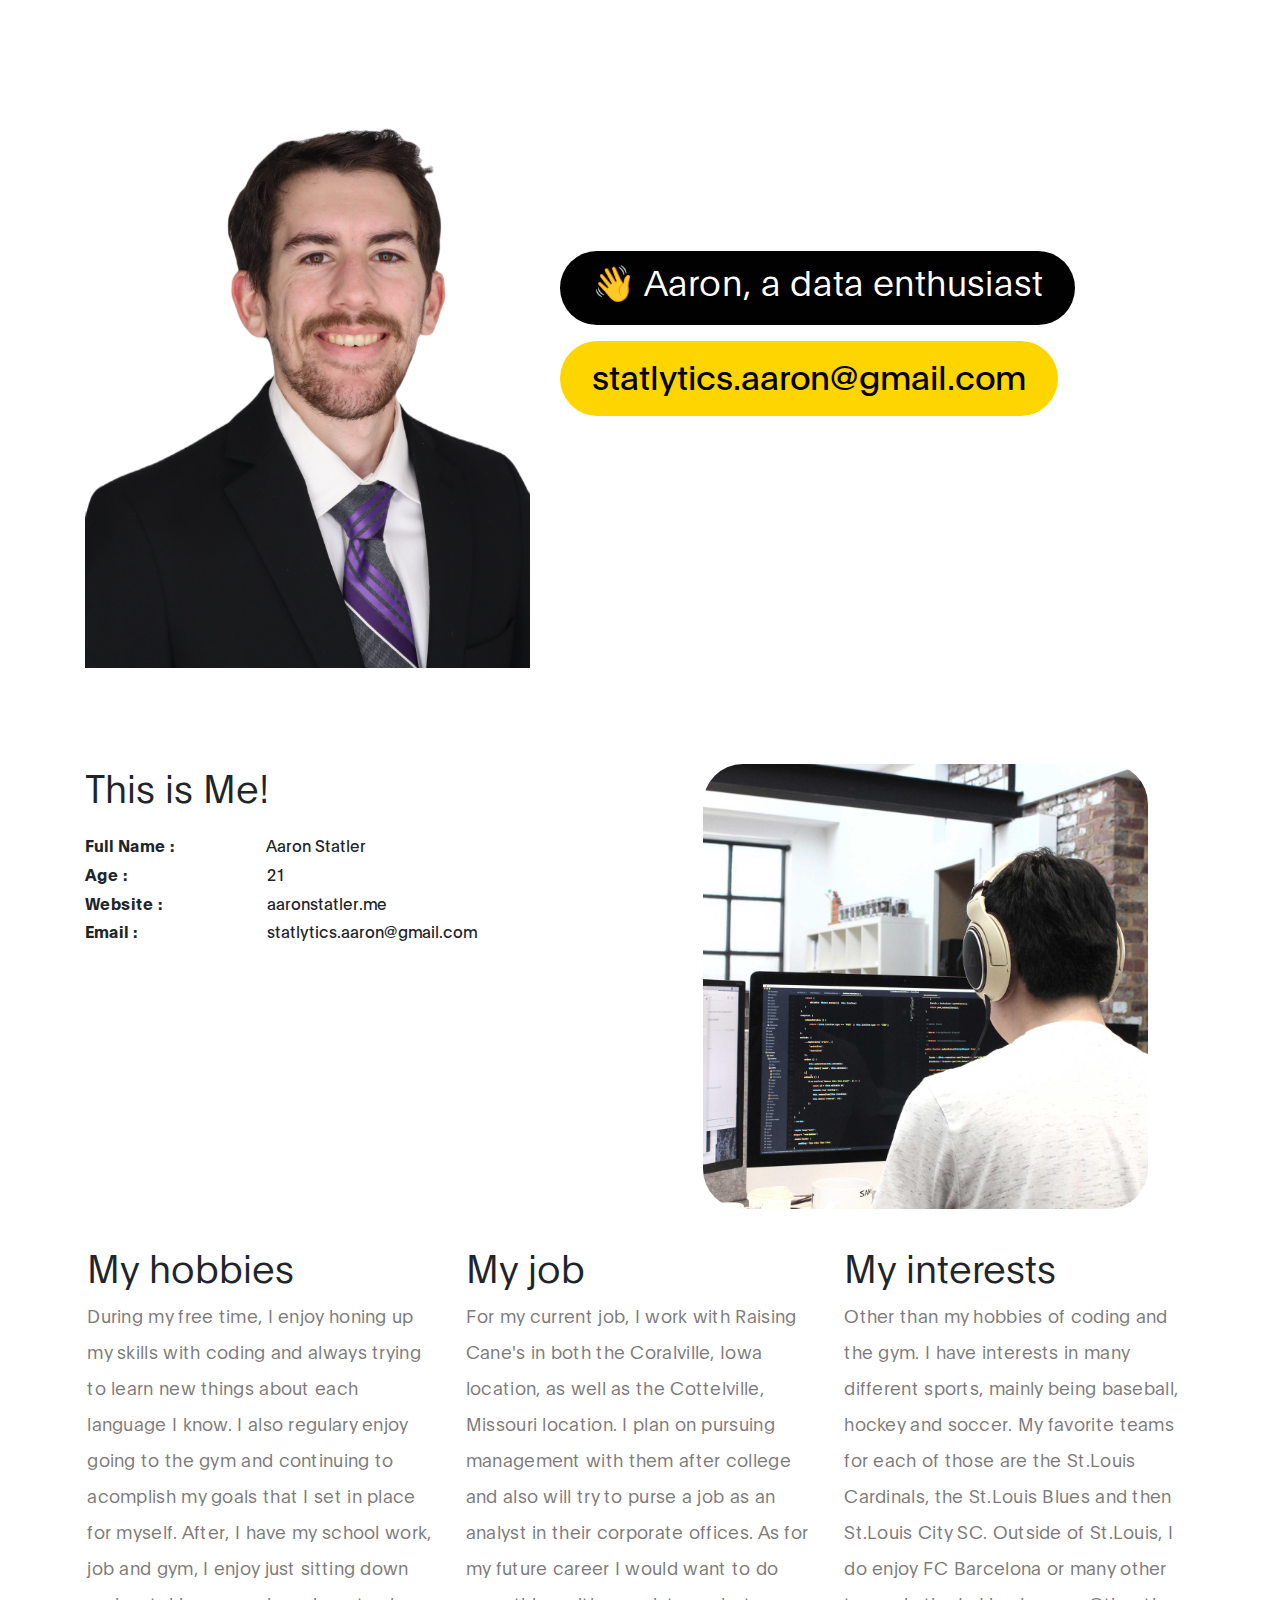
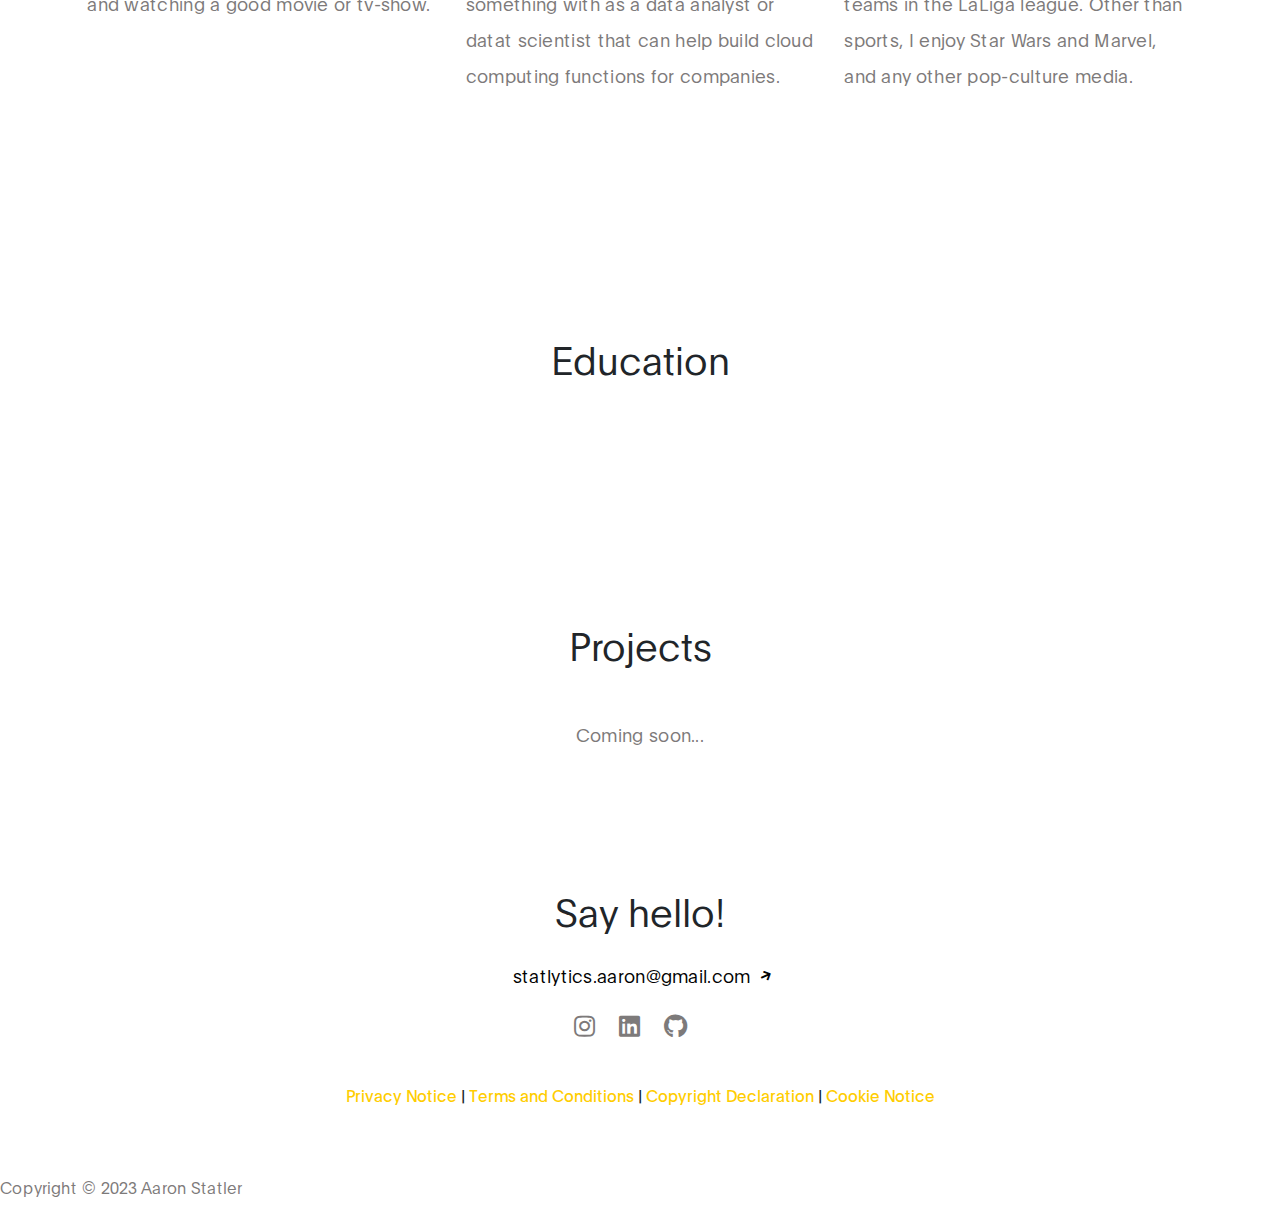
==== index.html @ 7c11c410 "Created about me" ====
<!DOCTYPE html>
<html lang="en">
<head>

     <title>Aaron's Page</title>

     <meta charset="UTF-8">
     <meta http-equiv="X-UA-Compatible" content="IE=Edge">
     <meta name="description" content="">
     <meta name="keywords" content="">
     <meta name="author" content="Tooplate">
     <meta name="viewport" content="width=device-width, initial-scale=1, maximum-scale=1">

     <link rel="stylesheet" href="css/bootstrap.min.css">
     <link rel="stylesheet" href="css/all.min.css">
     <link rel="stylesheet" href="css/owl.carousel.min.css">
     <link rel="stylesheet" href="css/owl.theme.default.min.css">

     <!-- MAIN CSS -->
     <link rel="stylesheet" href="css/tooplate-ben-resume-style.css">
     
     <!-- Favicon -->
     <link rel="apple-touch-icon" sizes="180x180" href="images/favicon/apple-touch-icon.png">
     <link rel="icon" type="image/png" sizes="32x32" href="images/favicon/favicon-32x32.png">
     <link rel="icon" type="image/png" sizes="16x16" href="images/favicon/favicon-16x16.png">
     <link rel="manifest" href="images/favicon/site.webmanifest">
     <link rel="mask-icon" href="images/favicon/safari-pinned-tab.svg" color="#5bbad5">
     <meta name="msapplication-TileColor" content="#da532c">
     <meta name="theme-color" content="#ffffff">
</head>
    <!-- MENU BAR -->
    <nav class="navbar navbar-expand-lg">
        <div class="container">

            <a class="navbar-brand" href="#">
                Aaron Statler
            </a>

            <button class="navbar-toggler" type="button" data-toggle="collapse" data-target="#navbarNav" aria-controls="navbarNav" aria-expanded="false" aria-label="Toggle navigation">
                <span class="navbar-toggler-icon"></span>
            </button>

            <div class="collapse navbar-collapse" id="navbarNav">
                <ul class="navbar-nav mx-auto">
                    <li class="nav-item">
                        <a href="#intro" class="nav-link smoothScroll">Introduction</a>
                    </li>

                    <li class="nav-item">
                        <a href="#about" class="nav-link smoothScroll">About Me</a>
                    </li>

                    <li class="nav-item">
                        <a href="#education" class="nav-link smoothScroll">Education</a>
                    </li>

                    <li class="nav-item">
                        <a href="#project" class="nav-link smoothScroll">Projects</a>
                    </li>
                </ul>

                <div class="mt-lg-0 mt-3 mb-4 mb-lg-0">
                    <a href="Aaron Statler's Resume.pdf" class="custom-btn btn" download>Download Resume</a>
                </div>
            </div>

        </div>
    </nav>


    <!-- HERO -->
    <section class="hero d-flex flex-column justify-content-center align-items-center" id="intro">

         <div class="container">
            <div class="row">

                  <div class="mx-auto col-lg-5 col-md-5 col-10">
                      <img src="images/headshot.png" class="img-fluid" alt="Aaron Resume HTML Template">
                  </div>

                   <div class="d-flex flex-column justify-content-center align-items-center col-lg-7 col-md-7 col-12">
                        <div class="hero-text">

                            <h1 class="hero-title">👋 Aaron, a data enthusiast</h1>

                            <a href="#" class="email-link">
                              statlytics.aaron@gmail.com
                            </a>
                          
                        </div>
                    </div>

            </div>
        </div>
    </section>


    <section class="about section-padding" id="about">
        <div class="container">
            <div class="row">

                <div class="col-lg-6 col-md-6 col-12">
                    <h3 class="mb-4">This is Me!</h3>
                    <ul class="mt-4 mb-5 mb-lg-0 profile-list list-unstyled">
                        <li><strong>Full Name :</strong> Aaron Statler </li>

                        <li><strong>Age :</strong> 21</li>

                        <li><strong>Website :</strong> aaronstatler.me</li>

                        <li><strong>Email :</strong> statlytics.aaron@gmail.com</li>
                    </ul>
                </div>
                
                <div class="col-lg-5 mx-auto col-md-4 col-12">
                    <img src="images/true-agency.jpg" class="about-image img-fluid" alt="Fake coding picture">
                </div>
            
            </div>
            <div class="row about-third">
            	<div class="col-lg-4 col-md-4 col-12">
                <h3>My hobbies</h3>
                <p>During my free time, I enjoy honing up my skills with coding and always trying to learn new things about each language I know. I also regulary enjoy going to the gym and continuing to acomplish my goals that I set in place for myself. After, I have my school work, job and gym, I enjoy just sitting down and watching a good movie or tv-show.   </p>
                </div>
                <div class="col-lg-4 col-md-4 col-12">
                <h3>My job</h3>
                <p>For my current job, I work with Raising Cane's in both the Coralville, Iowa location, as well as the Cottelville, Missouri location. I plan on pursuing management with them after college and also will try to purse a job as an analyst in their corporate offices. As for my future career I would want to do something with as a data analyst or datat scientist that can help build cloud computing functions for companies. </p>
                </div>
                <div class="col-lg-4 col-md-4 col-12">
                <h3>My interests</h3>
                <p>Other than my hobbies of coding and the gym. I have interests in many different sports, mainly being baseball, hockey and soccer. My favorite teams for each of those are the St.Louis Cardinals, the St.Louis Blues and then St.Louis City SC. Outside of St.Louis, I do enjoy FC Barcelona or many other teams in the LaLiga league. Other than sports, I enjoy Star Wars and Marvel, and any other pop-culture media. </p>
                </div>
            </div>
        </div>
    </section>


    <!-- Education -->
     <section class="education section-padding" id="education">
          <div class="container">
               <div class="row">
                    <div class="col-12">
                        <h3 class="mb-5 text-center">Education</h3>
                        
                    </div>

               </div>
          </div>
     </section>


     <!-- Project -->
     <section class="project section-padding" id="project">
        <div class="container">
            <div class="row">
                <div class="col-lg-12 col-12">
                    <h3 class="mb-5 text-center">Projects</h3>
                    <center><p>Coming soon...</p></center>  
                </div>
           	</div>
        </div>
    </section>
<center>
<div class="mx-auto col-lg-4 col-md-6 col-12">
<h3 class="my-4 pt-4 pt-lg-0">Say hello!</h3>
                <p>
                    <a href="#">
                      statlytics.aaron@gmail.com
                    <i class="fas fa-arrow-right custom-icon"></i>
                    </a>
                </p>
                <ul class="social-links mt-2">
                    <li><a href="https://www.instagram.com/aaron_stat/" rel="noopener" class="fab fa-instagram"></a></li>
                    <li><a href="https://www.linkedin.com/in/aaron-statler-47927a1bb/" rel="noopener" class="fab fa-linkedin"></a></li>
                    <li><a href="https://github.com/AaronStats" rel="noopener" class="fab fa-github"></a></li></center>
                </ul>
</div>
<center>
<a style="color: #ffcd00;" href="policies/privatepolicy.html">Privacy Notice</a> |
<a style="color: #ffcd00;" href="policies/toc.html">Terms and Conditions</a> |
<a style="color: #ffcd00;" href="policies/cr.html">Copyright Declaration</a> |
<a style="color: #ffcd00;" href="policies/cookiepolicy.html">Cookie Notice</a></center>
<p class="copyright-text mt-5 pt-3">Copyright &copy; 2023 Aaron Statler</p>        
      
<!-- SCRIPTS -->
<script src="js/cookie.js"></script>
<script src="js/jquery.min.js"></script>
<script src="js/bootstrap.min.js"></script>
<script src="js/smoothscroll.js"></script>
<script src="js/owl.carousel.min.js"></script>
<script src="js/custom.js"></script>

</body>
<!-- Google tag (gtag.js) -->
<script async src="https://www.googletagmanager.com/gtag/js?id=G-VWPYTGRK2Z"></script>
<script>
  window.dataLayer = window.dataLayer || [];
  function gtag(){dataLayer.push(arguments);}
  gtag('js', new Date());

  gtag('config', 'G-VWPYTGRK2Z');
</script>
</html>
---- css/tooplate-ben-resume-style.css ----
/*

Tooplate 2120 Ben Resume

https://www.tooplate.com/view/2120-ben-resume

*/

  @font-face {
      font-family: 'Plain';
      src: url('../localfonts/Plain-Regular.woff2') format('woff2'),
          url('../localfonts/Plain-Regular.woff') format('woff');
      font-weight: normal;
      font-style: normal;
  }

  @font-face {
      font-family: 'Plain';
      src: url('../localfonts/Plain-Light.woff2') format('woff2'),
          url('../localfonts/Plain-Light.woff') format('woff');
      font-weight: 300;
      font-style: normal;
  }

  @font-face {
      font-family: 'Plain';
      src: url('../localfonts/Plain-Bold.woff2') format('woff2'),
          url('../localfonts/Plain-Bold.woff') format('woff');
      font-weight: bold;
      font-style: normal;
  }

  :root {
    --primary-color:        #ffd500;
    --white-color:          #ffff;
    --dark-color:           #010101;
    --menu-bg-color:        #212529;

    --gray-color:           #909090;
    --p-color:              #7d7a7a;

    --base-font-family:     "Plain", -apple-system,BlinkMacSystemFont,"Segoe UI",Roboto,"Helvetica Neue",Arial,"Noto Sans",sans-serif,"Apple Color Emoji","Segoe UI Emoji","Segoe UI Symbol","Noto Color Emoji";
    --font-weight-bold:     600;
    --font-weight-normal:   400;
    --font-weight-light:    300;

    --h1-font-size:         56px;
    --h2-font-size:         48px;
    --h3-font-size:         38px;
    --h4-font-size:         34px;
    --h5-font-size:         30px;
    --h6-font-size:         24px;
    --p-font-size:          18px;
    --base-font-size:       16px;
    --button-font-size:     20px;

    --border-radius-large:  100%;
    --border-radius-medium: 80px;
    --border-radius-small:  40px;
  }


  body {
    font-family: var(--base-font-family);
  }


  /*---------------------------------------
     TYPOGRAPHY              
  -----------------------------------------*/

  h1 {
    font-size: var(--h1-font-size);
  }

  h1,
  h3 {
    font-weight: var(--font-weight-light);
  }

  h2 {
    font-size: var(--h2-font-size);
  }

  h3 {
    font-size: var(--h3-font-size);
  }

  h4 {
    font-size: var(--h4-font-size);
  }

  h5 {
    font-size: var(--h5-font-size);
  }

  h6 {
    font-weight: var(--font-weight-bold);
    font-size: var(--h6-font-size);
  }

  p {
    color: var(--p-color);
    font-size: var(--p-font-size);
    font-weight: var(--font-weight-light);
    letter-spacing: 0.3px;
    line-height: 2em;
  }

  .section-padding {
    padding: 6rem 0;
  }

  .custom-icon {
    font-size: 12px;
    position: relative;
    bottom: 3px;
    left: 5px;
    transform: rotate(-25deg);
  }


  /* CUSTOM BUTTON */
  .custom-btn {
    background: var(--dark-color);
    border: none;
    border-radius: var(--border-radius-medium);
    color: var(--white-color);
    letter-spacing: 0.2px;
    padding: 6px 36px 10px 36px;
    font-size: var(--button-font-size);
    white-space: nowrap;
  }

  .custom-btn:hover,
  .custom-btn:focus {
    color: var(--dark-color);
    background: var(--primary-color);
  }


  /*---------------------------------------
     GENERAL               
  -----------------------------------------*/

  * {
    -webkit-box-sizing: border-box;
    -moz-box-sizing: border-box;
    box-sizing: border-box;
  }

  *::before,
  *::after {
    -webkit-box-sizing: border-box;
    -moz-box-sizing: border-box;
    box-sizing: border-box;
  }

  a {
    color: var(--dark-color);
    text-decoration: none;
    transition: all 0.4s linear;
  }

  a:hover  {
    color: var(--dark-color);
    text-decoration: none;
  }


  /*---------------------------------------
     MENU                
  -----------------------------------------*/

  .navbar {
    background: transparent;
    padding: 0.3rem 1rem;
    transition: all 300ms ease-in-out;
    position: absolute;
    z-index: 99;
    top: 0;
    right: 0;
    left: 0;
    opacity: 0;
  }

  .navbar.scroll {
    background: var(--menu-bg-color);
    padding: 0.5rem 1rem;
    position: fixed;
    opacity: 1;
  }

  .navbar-brand {
    color: var(--white-color);
    font-weight: var(--font-weight-light);
    font-size: var(--h4-font-size);
  }

  .navbar .custom-btn {
    background: var(--primary-color);
    color: var(--dark-color);
  }

  .contact-form #submit-button:hover,
  .navbar .custom-btn:hover {
    background: var(--dark-color);
    color: var(--white-color);
  }

  .navbar-expand-lg .navbar-nav .nav-link {
    margin: 0 1.5rem;
    padding: 0;
  }

  .nav-item .nav-link.active, 
  .nav-item .nav-link:hover {
    color: var(--gray-color);
  }

  .nav-item .nav-link.active, 
  .nav-item .nav-link:hover {
    border-bottom-color: var(--primary-color);
  }

  .nav-link {
    color: var(--gray-color);
    font-weight: var(--font-weight-light);
    font-size: var(--base-font-size);
    border-bottom: 1px solid transparent;
  }

  .navbar-toggler {
    border: 0;
    padding: 0;
    cursor: pointer;
    margin: 0 10px 0 0;
    width: 30px;
    height: 35px;
    outline: none;
  }

  .navbar-toggler:focus {
    outline: none;
  }

  .navbar-toggler[aria-expanded="true"] .navbar-toggler-icon {
    background: transparent;
  }

  .navbar-toggler[aria-expanded="true"] .navbar-toggler-icon::before,
  .navbar-toggler[aria-expanded="true"] .navbar-toggler-icon::after {
    transition: top 300ms 50ms ease, -webkit-transform 300ms 350ms ease;
    transition: top 300ms 50ms ease, transform 300ms 350ms ease;
    transition: top 300ms 50ms ease, transform 300ms 350ms ease, -webkit-transform 300ms 350ms ease;
    top: 0;
  }

  .navbar-toggler[aria-expanded="true"] .navbar-toggler-icon::before {
    transform: rotate(45deg);
  }

  .navbar-toggler[aria-expanded="true"] .navbar-toggler-icon::after {
    transform: rotate(-45deg);
  }


  .navbar-toggler .navbar-toggler-icon {
    background: var(--white-color);
    transition: background 10ms 300ms ease;
    display: block;
    width: 30px;
    height: 2px;
    position: relative;
  }

  .navbar-toggler .navbar-toggler-icon::before,
  .navbar-toggler .navbar-toggler-icon::after {
    transition: top 300ms 350ms ease, -webkit-transform 300ms 50ms ease;
    transition: top 300ms 350ms ease, transform 300ms 50ms ease;
    transition: top 300ms 350ms ease, transform 300ms 50ms ease, -webkit-transform 300ms 50ms ease;
    position: absolute;
    right: 0;
    left: 0;
    background: var(--white-color);
    width: 30px;
    height: 2px;
    content: '';
  }

  .navbar-toggler .navbar-toggler-icon::before {
    top: -8px;
  }

  .navbar-toggler .navbar-toggler-icon::after {
    top: 8px;
  }



  /*---------------------------------------
     HERO                
  -----------------------------------------*/

  .hero-title,
  .email-link {
    background: var(--dark-color);
    border-radius: var(--border-radius-medium);
    color: var(--white-color);
    display: inline-block;
    margin: 0.5rem 0;
    padding: 0.5rem 2rem 1.5rem 2rem;
	font-size: 2.2em;
  }

  .email-link {
    background: var(--primary-color);
    color: var(--dark-color);
    font-size: var(--h4-font-size);
    padding: 0.5rem 2rem 1rem 2rem;
  }

  .email-link:hover {
    background: var(--dark-color);
    color: var(--white-color);
  }


  /*---------------------------------------
     ABOUT                
  -----------------------------------------*/
  
  .about-third {
	  margin: 2.2em -0.8em;
  }

  .about-image {
    border-radius: var(--border-radius-small);
  }

  .profile-list li {
    margin: 0.3rem 0;
  }

  .profile-list strong {
    display: inline-block;
    width: 30%;
    margin-right: 1rem;
  }


  /*---------------------------------------
     FAQ                 
  -----------------------------------------*/

  .faq .card-header {
    padding: 0;
  }

  .faq .btn-link {
    color: var(--dark-color);
    font-size: var(--h6-font-size);
    text-align: left;
    display: block;
    width: 100%;
    padding: 1rem 2rem;
  }

  .faq .btn-link:focus, 
  .faq .btn-link:hover {
    color: var(--dark-color);
    text-decoration: none;
  }

  .faq .card-body {
    padding: 2rem;
  }

  .faq-info-text {
    font-size: var(--base-font-size);
    display: block;
    margin: 1.5rem 2rem 0 2rem;
  }


  /*---------------------------------------
     TESTIMONIALS               
  -----------------------------------------*/

  .testimonials {
    background: #f9f9f9;
  }

  .testimonials-image {
    margin: 0 1rem 1rem 1rem;
  }

  .testimonials-image img {
    border-radius: var(--border-radius-medium);
  }

  .testimonials-info {
    width: 100%;
  }

  .testimonials .owl-theme .owl-nav.disabled+.owl-dots {
    margin-top: 2rem;
  }

  .testimonials .owl-theme .owl-dots .owl-dot {
    outline: none;
  }

  .testimonials .owl-theme .owl-dots .owl-dot span {
    width: 30px;
    height: 3px;
    margin: 5px;
  }

  .testimonials .owl-theme .owl-dots .owl-dot.active span, 
  .testimonials .owl-theme .owl-dots .owl-dot:hover span {
    background: var(--primary-color);
  }


  /*---------------------------------------
     CONTACT               
  -----------------------------------------*/
  
  .contact-form .form-control {
    background: transparent;
    border: none;
    border-bottom: 1px solid rgba(142, 140, 140, 0.35);
    box-shadow: none;
    border-radius: 0;
    -webkit-appearance: none;
    outline: none;
    color: var(--dark-color);
    font-weight: var(--font-weight-light);
    padding-left: 0;
    cursor: text;
  }

  .contact-form input {
    height: calc(2.25rem + 10px);
  }

  .contact-form .form-group {
    margin: 0 0 1rem;
    position: relative;
  }

  .contact-form .form-control,
  .webform-label {
    transition: all 0.4s;
    touch-action: manipulation;
  }

  .webform-label {
    cursor: text;
    font-size: 12px;
    font-weight: var(--font-weight-light);
    margin-bottom: 5px;
  }

  .contact-form .form-control:placeholder-shown + .webform-label {
    cursor: text;
    max-width: 66.66%;
    white-space: nowrap;
    overflow: hidden;
    text-overflow: ellipsis;
    transform-origin: left bottom;
    transform: translate(0, 2.125rem) scale(1.5);
  }

  .contact-form ::-webkit-input-placeholder {
    opacity: 0;
    transition: inherit;
    color: var(--dark-color);
  }

  .contact-form ::-moz-placeholder {
    opacity: 0;
    transition: inherit;
    color: var(--dark-color);
  }

  .contact-form .form-control:focus::-webkit-input-placeholder {
    opacity: 1;
  }

  .contact-form .form-control:focus::-moz-placeholder {
    opacity: 1;
  }

  .contact-form .form-control:not(:placeholder-shown) + .webform-label,
  .contact-form .form-control:focus + .webform-label {
    transform: translate(0, 0) scale(1);
    cursor: pointer;
    color: var(--gray-color);
  }

  .contact-form #submit-button {
    background: var(--primary-color);
    border: none;
    border-radius: var(--border-radius-medium);
    color: var(--dark-color);
    cursor: pointer;
    font-size: var(--p-font-size);
    line-height: 0;
    margin-top: 2.5rem;
    padding: 1.5rem 1.8rem 1.8rem 1.8rem;
    white-space: nowrap;
    max-width: 190px;
  }

  .copyright-text {
    font-size: var(--base-font-size);
  }


  /*---------------------------------------
     SOCIAL LINKS              
  -----------------------------------------*/

  .social-links {
    margin: 40px 0;
    padding: 0;
  }

  .social-links li {
    display: inline-block;
    list-style: none;
  }

  .social-links a {
    display: inline-block;
    color: var(--p-color);
    font-size: var(--h6-font-size);
    margin: 5px 20px 5px 0;
  }

  .social-links a:hover {
    color: var(--dark-color);
  }


  /*---------------------------------------
     RESPONSIVE STYLES              
  -----------------------------------------*/

  @media screen and (max-width: 1200px) {
    h1 {
        font-size: 42px;
    }

    h2 {
        font-size: 36px;
    }

    h3 {
        font-size: 32px;
    }

    h4 {
        font-size: 28px;
    }

    .email-link {
      font-size: 28px;
    }
  }

  @media screen and (max-width: 992px) {

    .hero-title {
      font-size: 1.8em;
      padding-bottom: 1rem;
    }

    .email-link {
      font-size: 22px;
      padding: 0.5rem 2rem 0.7rem 2rem;
    }
  }

  @media screen and (max-width: 991px) {
    .navbar-nav {
      margin: 1rem 0;
    }

    .navbar-expand-lg .navbar-nav .nav-link {
      display: inline-block;
      margin: 5px 0.5rem;
    }
  }

  @media screen and (max-width: 768px) {

    .hero-text {
      position: relative;
      top: 1.5rem;
    }
  }

  @media screen and (max-width: 480px) {

    .hero-title {
      font-size: 26px;
    }

    .email-link {
      font-size: 20px;
      padding: 0.3rem 2rem 0.6rem 2rem;
    }
  }
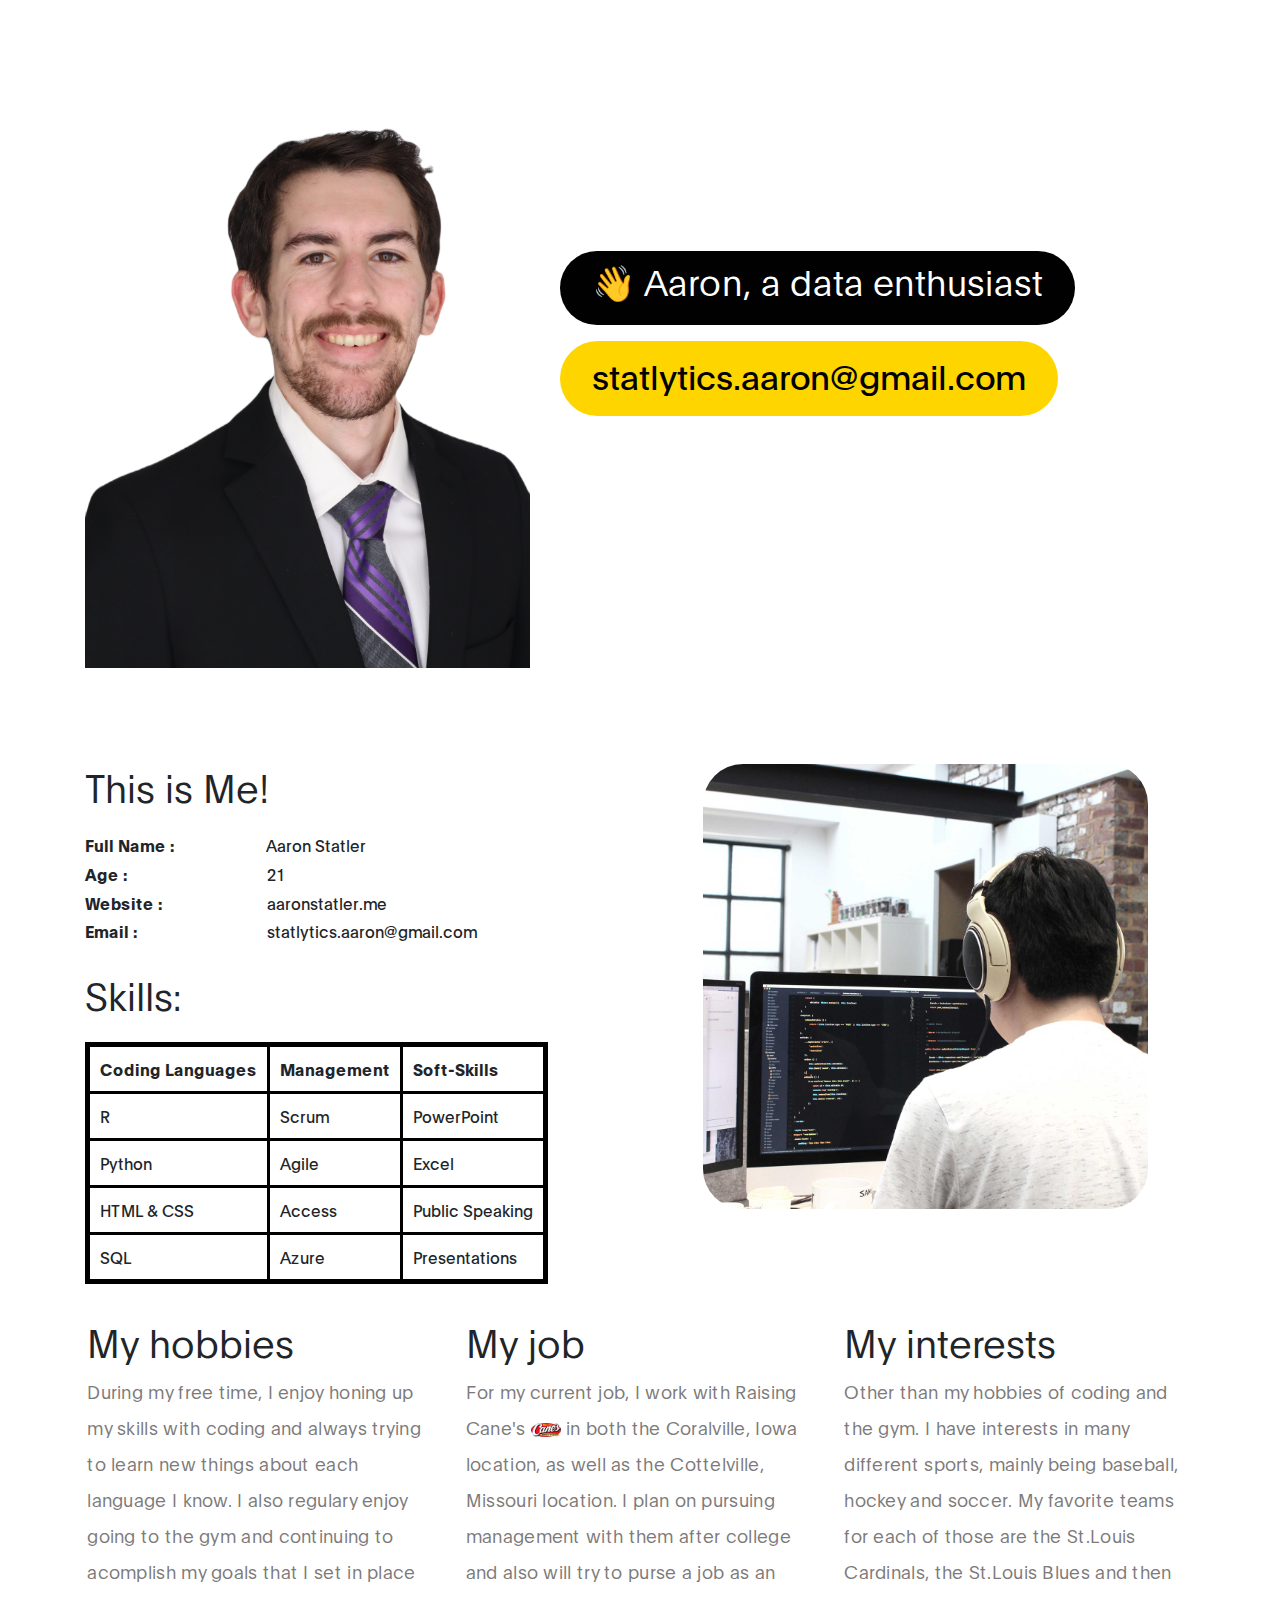
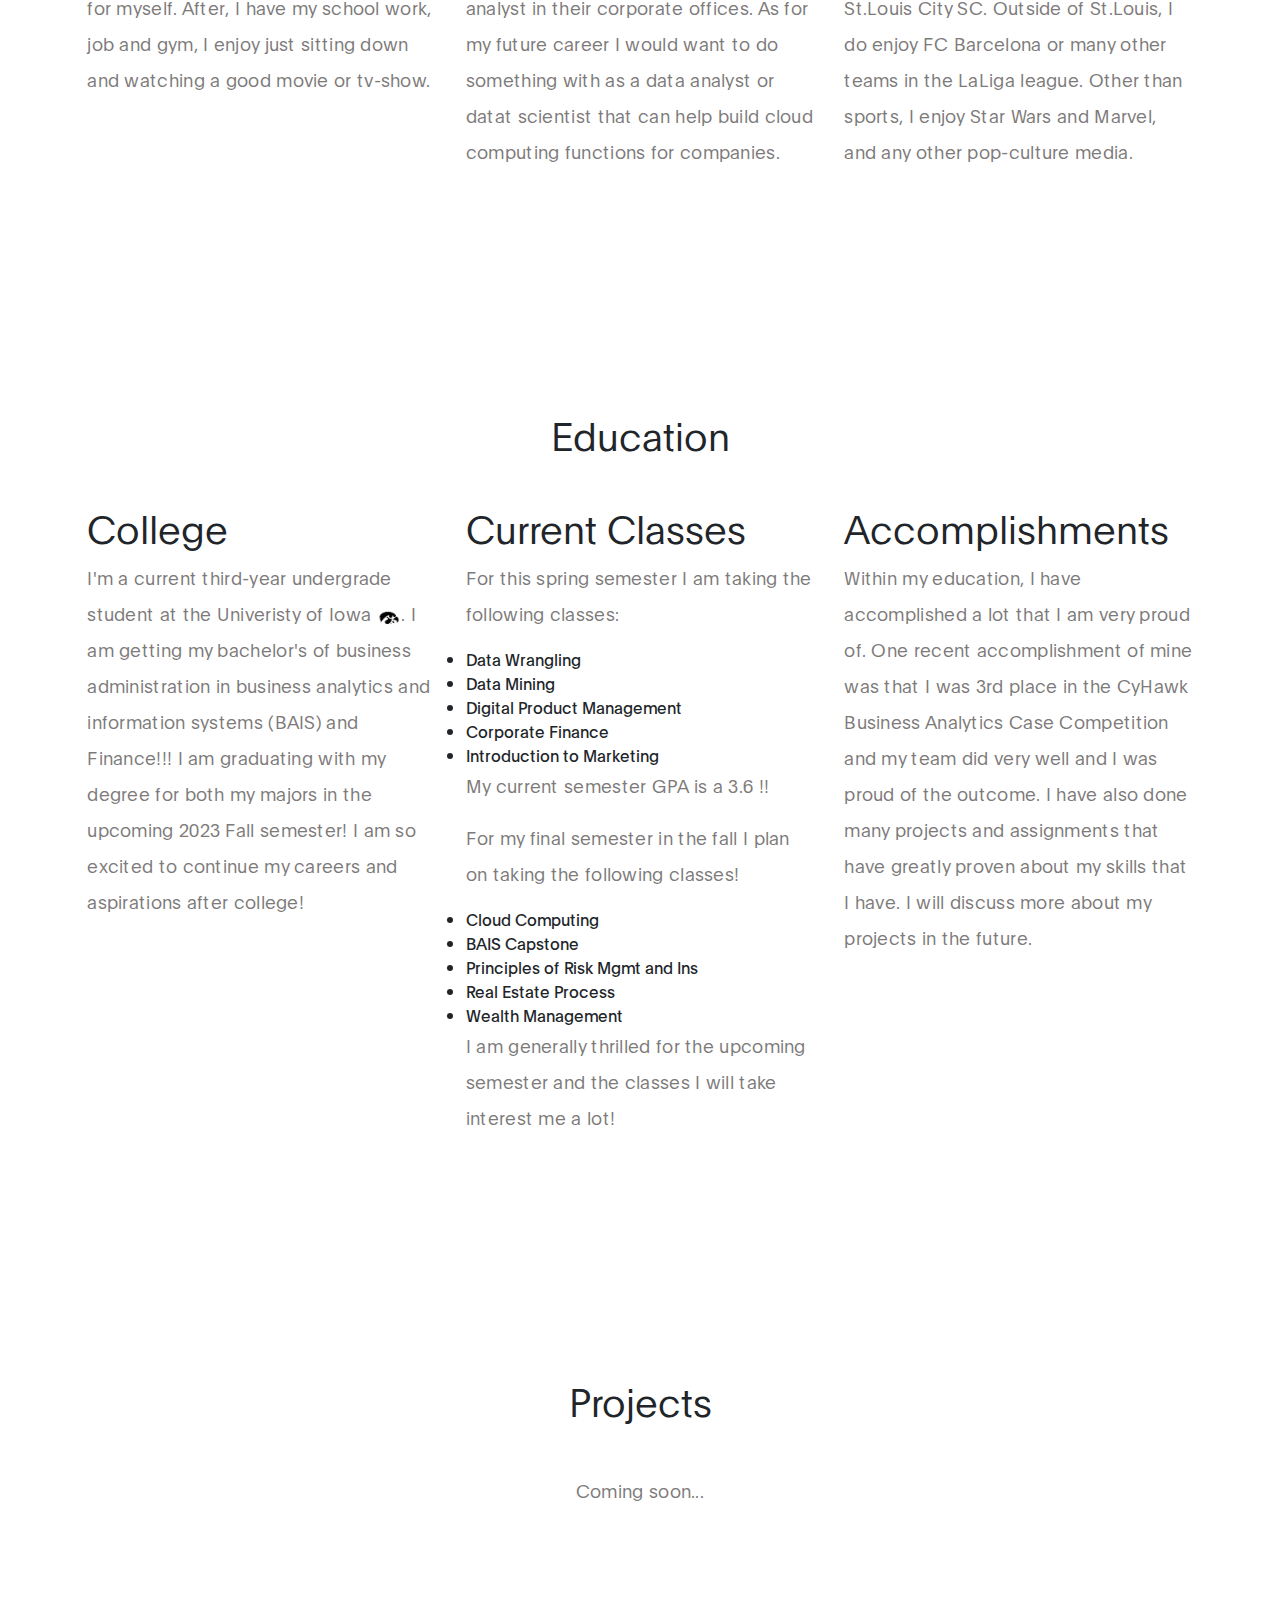
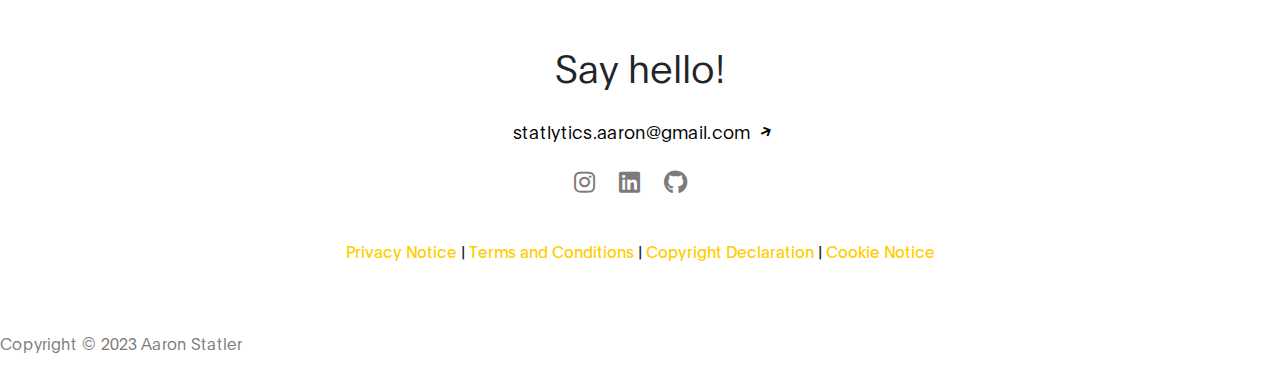
==== commit d0b8f70f: "Completed About Me, Education section" ====
--- a/index.html
+++ b/index.html
@@ -68,7 +68,7 @@
     </nav>
 
 
-    <!-- HERO -->
+    <!-- Intro -->
     <section class="hero d-flex flex-column justify-content-center align-items-center" id="intro">
 
          <div class="container">
@@ -94,7 +94,7 @@
         </div>
     </section>
 
-
+    <!-- About Me -->
     <section class="about section-padding" id="about">
         <div class="container">
             <div class="row">
@@ -109,7 +109,39 @@
                         <li><strong>Website :</strong> aaronstatler.me</li>
 
                         <li><strong>Email :</strong> statlytics.aaron@gmail.com</li>
-                    </ul>
+                    </ul><br>
+                    <h3 class="mb-4">Skills:</h3>
+                    <table class="skills-table">
+                        <thead>
+                          <tr>
+                            <th>Coding Languages </th>
+                            <th>Management </th>
+                            <th>Soft-Skills </th>
+                          </tr>
+                        </thead>
+                        <tbody>
+                          <tr>
+                            <td>R </td>
+                            <td>Scrum</td>
+                            <td>PowerPoint </td>
+                          </tr>
+                          <tr>
+                            <td>Python </td>
+                            <td>Agile </td>
+                            <td>Excel </td>
+                          </tr>
+                          <tr>
+                            <td>HTML & CSS </td>
+                            <td>Access </td>
+                            <td>Public Speaking </td>
+                          </tr>
+                          <tr>
+                            <td>SQL </td>
+                            <td>Azure </td>
+                            <td>Presentations </td>
+                          </tr>
+                        </tbody>
+                      </table>
                 </div>
                 
                 <div class="col-lg-5 mx-auto col-md-4 col-12">
@@ -124,7 +156,7 @@
                 </div>
                 <div class="col-lg-4 col-md-4 col-12">
                 <h3>My job</h3>
-                <p>For my current job, I work with Raising Cane's in both the Coralville, Iowa location, as well as the Cottelville, Missouri location. I plan on pursuing management with them after college and also will try to purse a job as an analyst in their corporate offices. As for my future career I would want to do something with as a data analyst or datat scientist that can help build cloud computing functions for companies. </p>
+                <p>For my current job, I work with Raising Cane's <img src="images/canes.png" class="cane" alt="cane's" width="30"> in both the Coralville, Iowa location, as well as the Cottelville, Missouri location. I plan on pursuing management with them after college and also will try to purse a job as an analyst in their corporate offices. As for my future career I would want to do something with as a data analyst or datat scientist that can help build cloud computing functions for companies. </p>
                 </div>
                 <div class="col-lg-4 col-md-4 col-12">
                 <h3>My interests</h3>
@@ -133,22 +165,30 @@
             </div>
         </div>
     </section>
-
-
     <!-- Education -->
      <section class="education section-padding" id="education">
           <div class="container">
                <div class="row">
                     <div class="col-12">
                         <h3 class="mb-5 text-center">Education</h3>
-                        
+                        <div class="row about-third">
+                            <div class="col-lg-4 col-md-4 col-12">
+                            <h3>College</h3>
+                            <p>I'm a current third-year undergrade student at the Univeristy of Iowa <img src="images/hawkeye.png" class="uiowa" alt="uiowa" width="25">. I am getting my bachelor's of business administration in business analytics and information systems (BAIS) and Finance!!! I am graduating with my degree for both my majors in the upcoming 2023 Fall semester! I am so excited to continue my careers and aspirations after college!</p>
+                            </div>
+                            <div class="col-lg-4 col-md-4 col-12">
+                            <h3>Current Classes</h3>
+                            <p>For this spring semester I am taking the following classes: <li>Data Wrangling</li><li>Data Mining</li><li>Digital Product Management</li><li>Corporate Finance</li><li>Introduction to Marketing</li><p>My current semester GPA is a 3.6 !!</p><p>For my final semester in the fall I plan on taking the following classes! <li>Cloud Computing</li><li>BAIS Capstone</li><li>Principles of Risk Mgmt and Ins</li><li>Real Estate Process</li><li>Wealth Management</li><p>I am generally thrilled for the upcoming semester and the classes I will take interest me a lot!</p>
+                            </div>
+                            <div class="col-lg-4 col-md-4 col-12">
+                            <h3>Accomplishments</h3>
+                            <p>Within my education, I have accomplished a lot that I am very proud of. One recent accomplishment of mine was that I was 3rd place in the CyHawk Business Analytics Case Competition and my team did very well and I was proud of the outcome. I have also done many projects and assignments that have greatly proven about my skills that I have. I will discuss more about my projects in the future.</p>
+                            </div>
+                        </div>
                     </div>
-
                </div>
           </div>
      </section>
-
-
      <!-- Project -->
      <section class="project section-padding" id="project">
         <div class="container">
--- a/css/tooplate-ben-resume-style.css
+++ b/css/tooplate-ben-resume-style.css
@@ -4,7 +4,17 @@
 
 https://www.tooplate.com/view/2120-ben-resume
 
+
 */
+.skills-table {
+  border-collapse: collapse;
+  border: 5px solid black;
+}
+
+.skills-table th, .skills-table td {
+  border: 3px solid black;
+  padding: 10px;
+}
 
   @font-face {
       font-family: 'Plain';
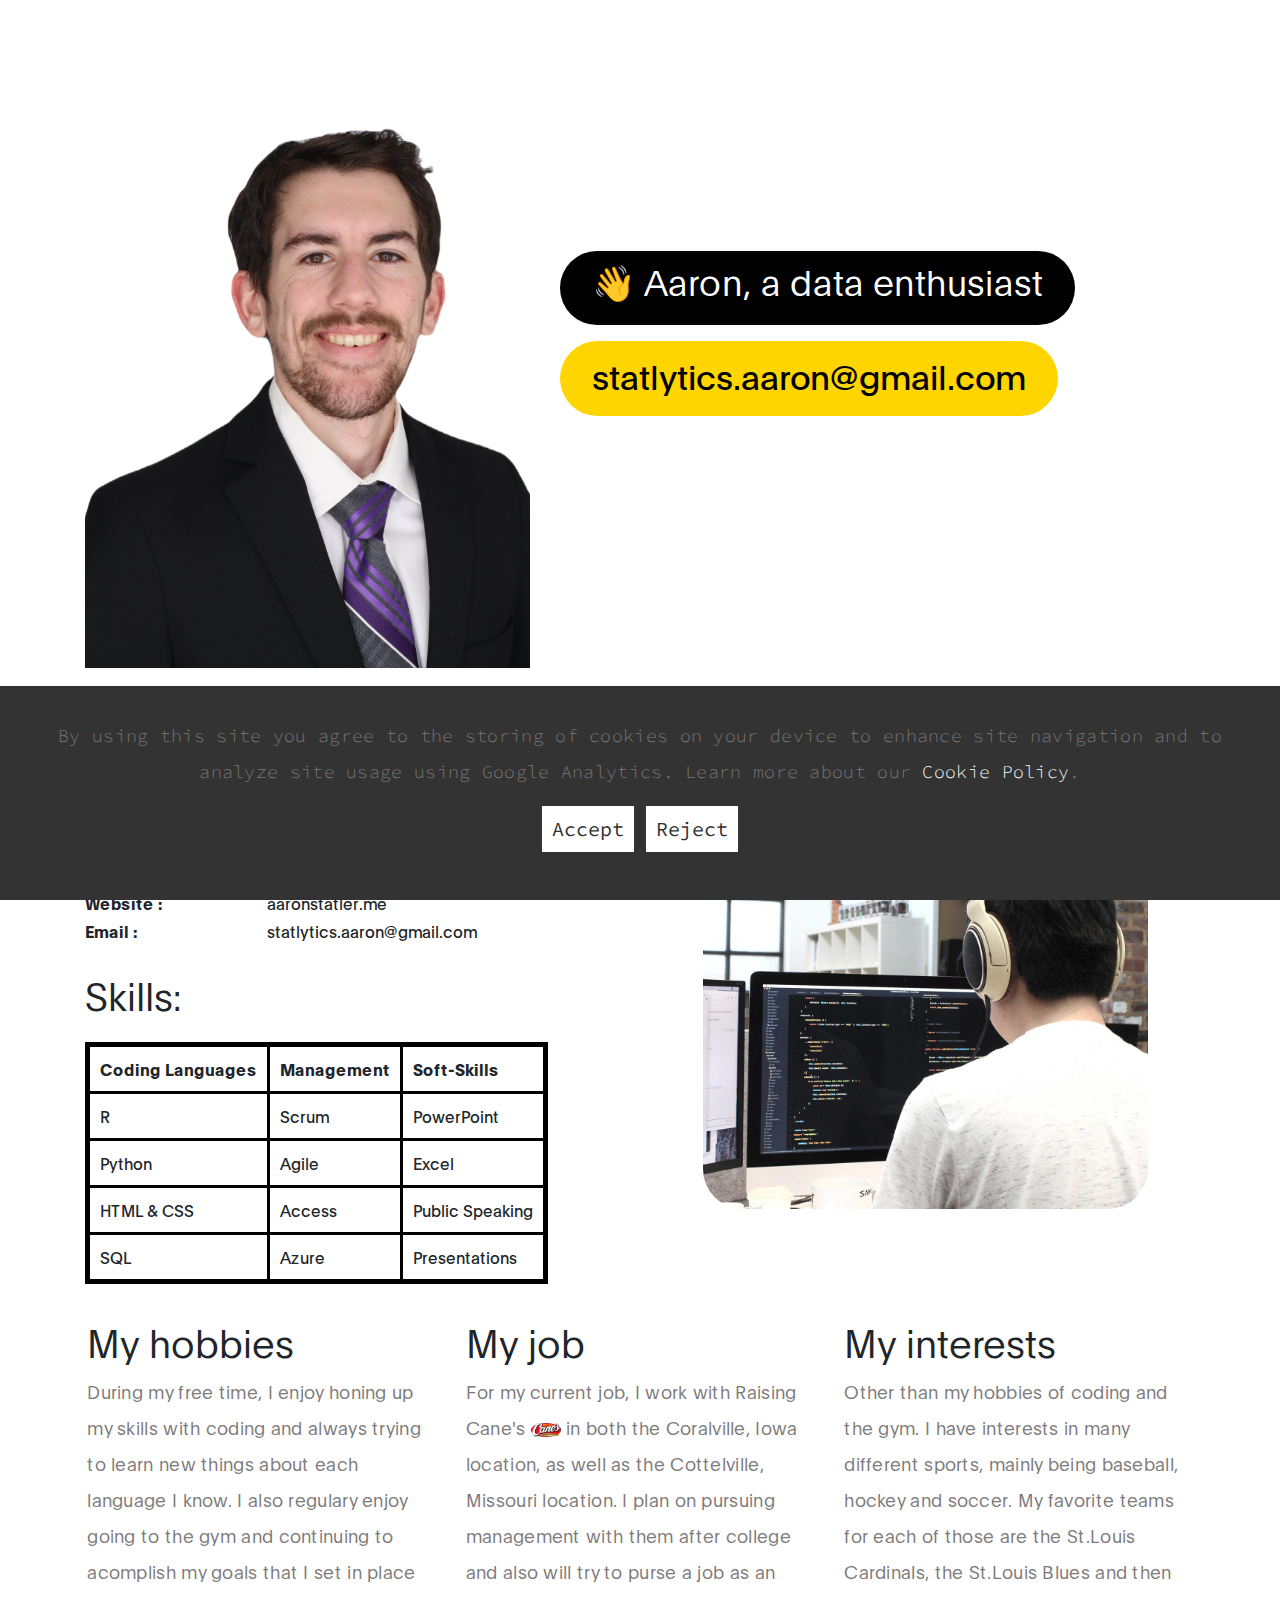
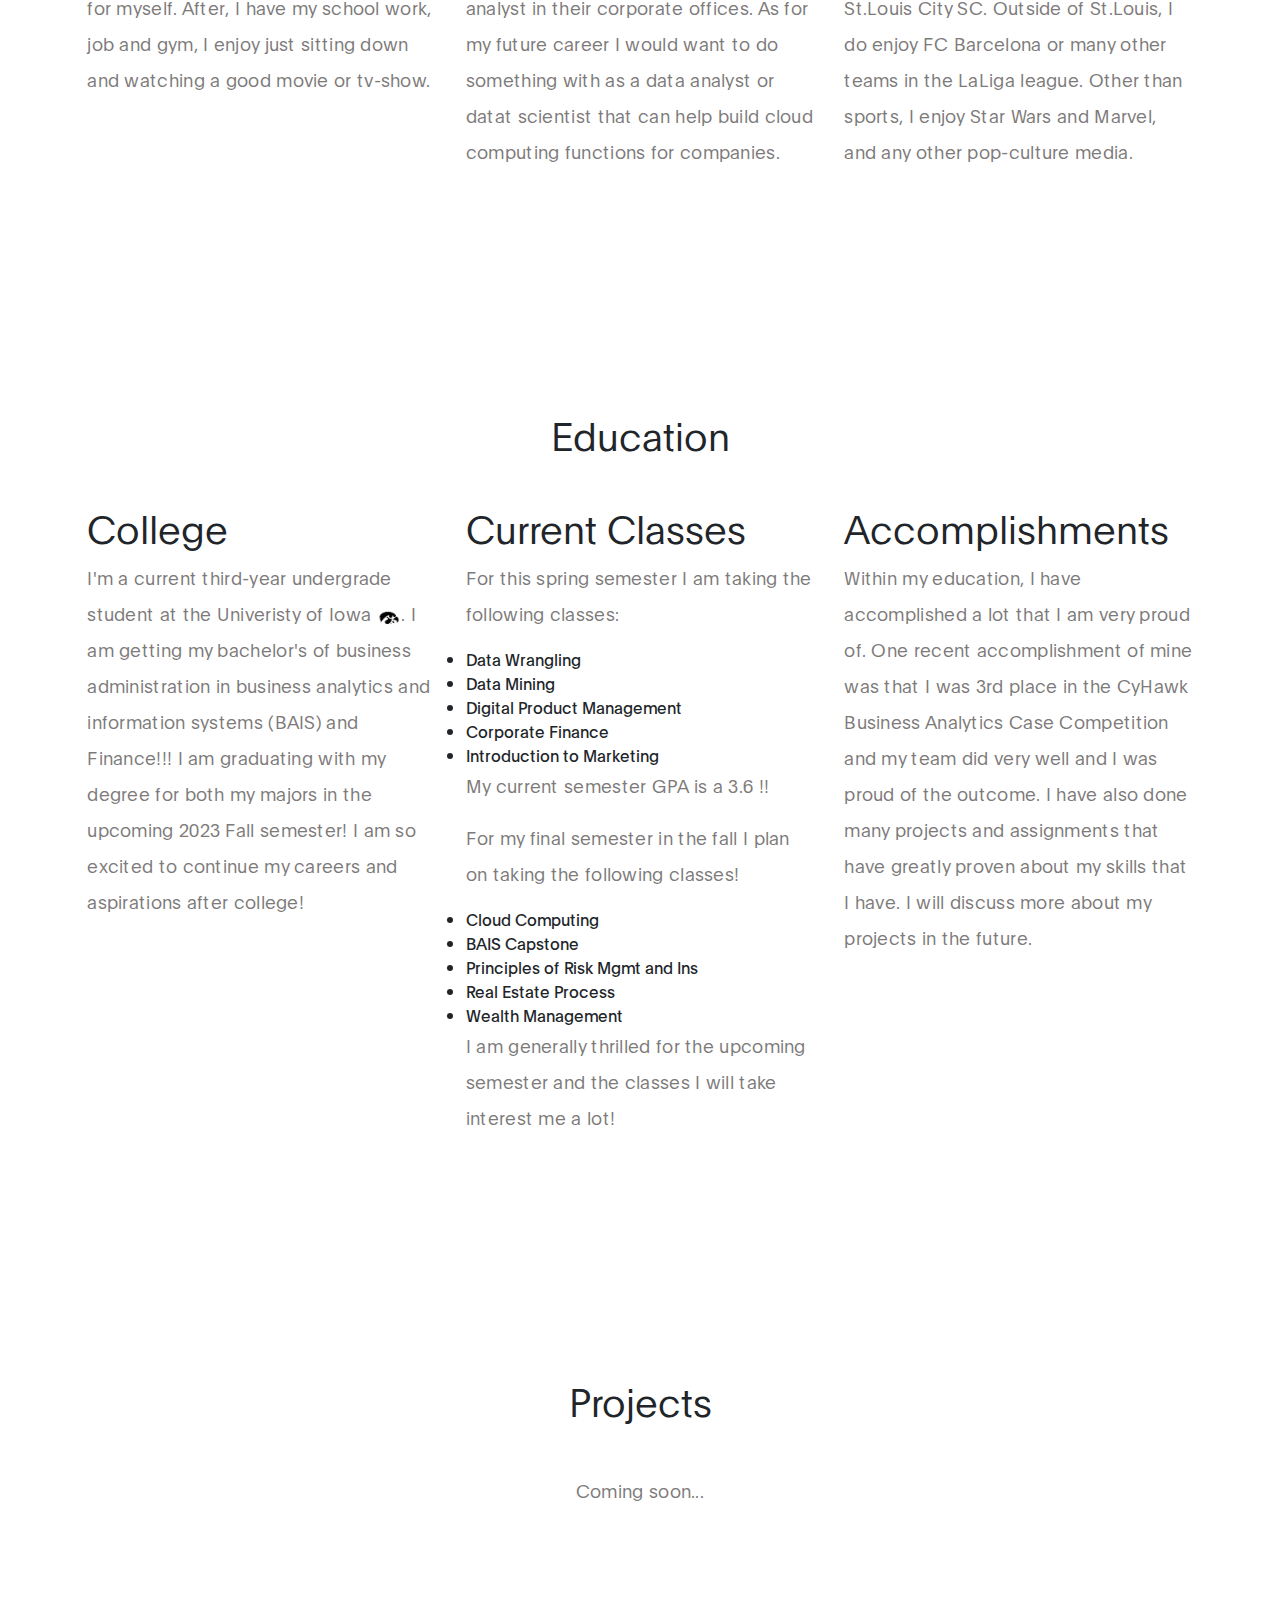
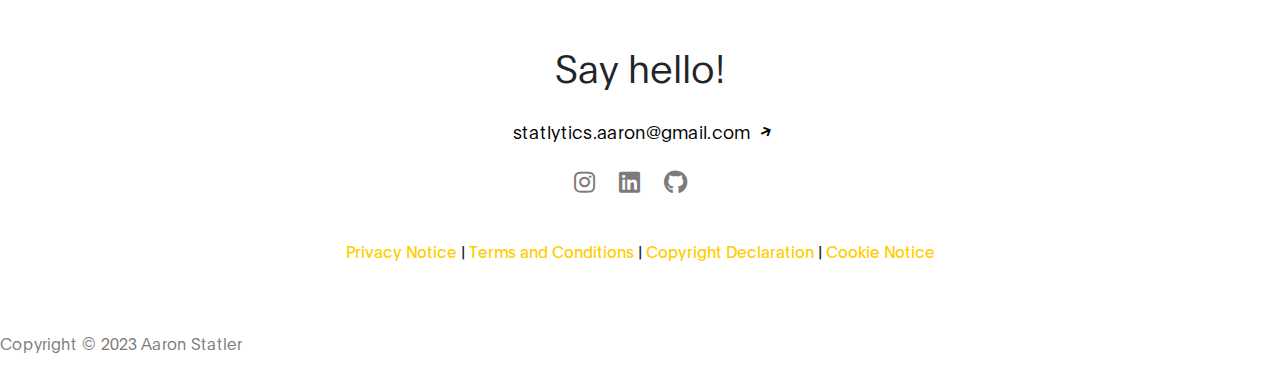
==== commit 530a6dc7: "Created cookie pop up and policy" ====
--- a/index.html
+++ b/index.html
@@ -66,7 +66,14 @@
 
         </div>
     </nav>
-
+    <div id="cookie-popup">
+    <link rel="stylesheet" href="css/cookie-popup.css" />
+        <center><p>By using this site you agree to the storing of cookies on your device to enhance site navigation and to analyze site usage using Google Analytics. Learn more about our <a href="policies/cookiepolicy.html">Cookie Policy</a>.</p></center>
+        <p>
+          <button id="accept-cookies">Accept</button>
+          <button id="reject-cookies">Reject</button>
+        </p>
+    </div>
 
     <!-- Intro -->
     <section class="hero d-flex flex-column justify-content-center align-items-center" id="intro">
@@ -221,7 +228,9 @@
 <a style="color: #ffcd00;" href="policies/cr.html">Copyright Declaration</a> |
 <a style="color: #ffcd00;" href="policies/cookiepolicy.html">Cookie Notice</a></center>
 <p class="copyright-text mt-5 pt-3">Copyright &copy; 2023 Aaron Statler</p>        
-      
+
+
+
 <!-- SCRIPTS -->
 <script src="js/cookie.js"></script>
 <script src="js/jquery.min.js"></script>
--- a/css/cookie-popup.css
+++ b/css/cookie-popup.css
@@ -0,0 +1,56 @@
+/* Cookie popup styles */
+
+@import url("https://fonts.googleapis.com/css2?family=Source+Code+Pro&display=swap");
+
+#cookie-popup {
+  font-family: "Source Code Pro", monospace;
+  position: fixed;
+  bottom: 0;
+  left: 0;
+  background-color: #333;
+  color: #fff;
+  padding: 2rem;
+  text-align: center;
+  font-size: 1.25rem;
+  max-width: 100%;
+  height: auto;
+  z-index: 9999;
+}
+
+#cookie-popup a {
+  color: #fff;
+}
+
+#cookie-popup a:hover {
+  color: #ffd500;
+  text-decoration: underline;
+}
+
+#accept-cookies {
+  font-family: "Source Code Pro", monospace;
+  background-color: #fff;
+  color: #333;
+  border: none;
+  padding: 5px 10px;
+  font-size: 1.25rem;
+  cursor: pointer;
+}
+
+#accept-cookies:hover {
+  background-color: lightgoldenrodyellow;
+  transition: 0.4s;
+}
+#reject-cookies {
+  font-family: "Source Code Pro", monospace;
+  background-color: #fff;
+  color: #333;
+  border: none;
+  padding: 5px 10px;
+  font-size: 1.25rem;
+  cursor: pointer;
+}
+
+#reject-cookies:hover {
+  background-color: lightgoldenrodyellow;
+  transition: 0.4s;
+}
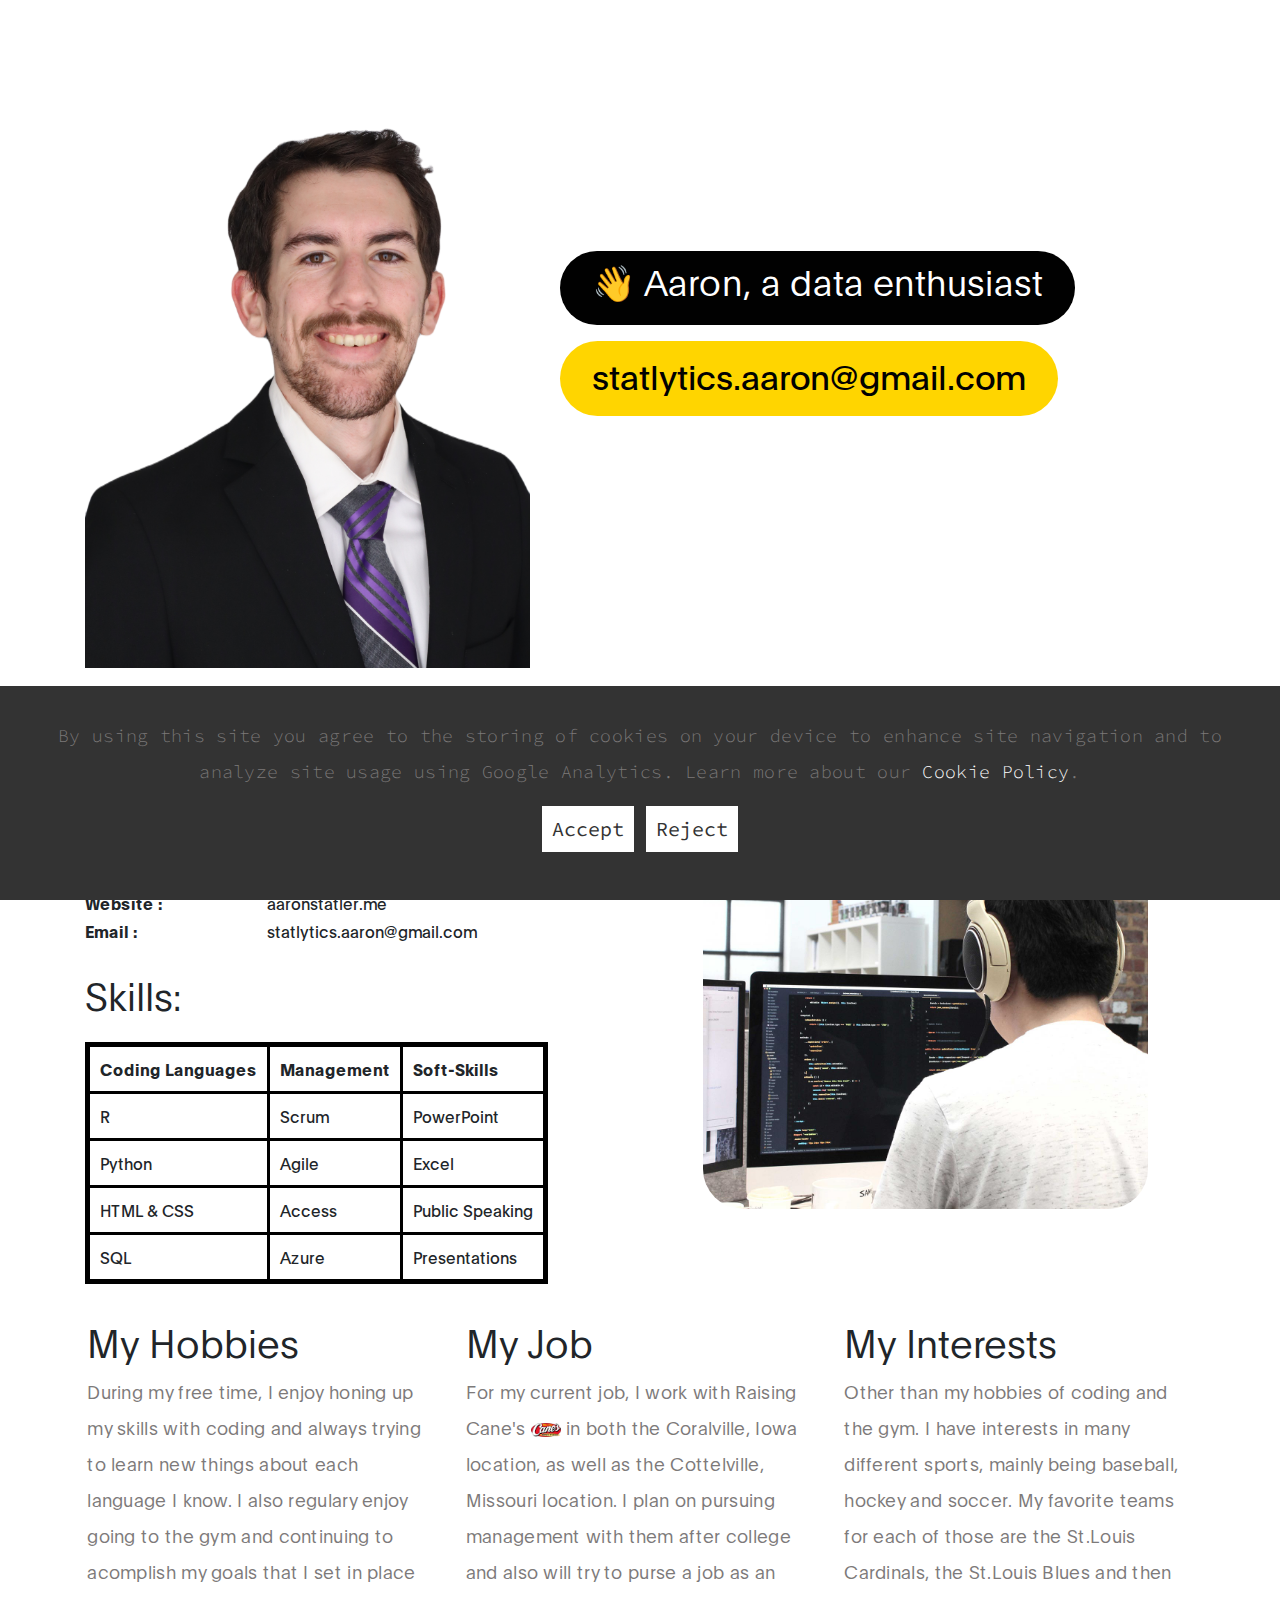
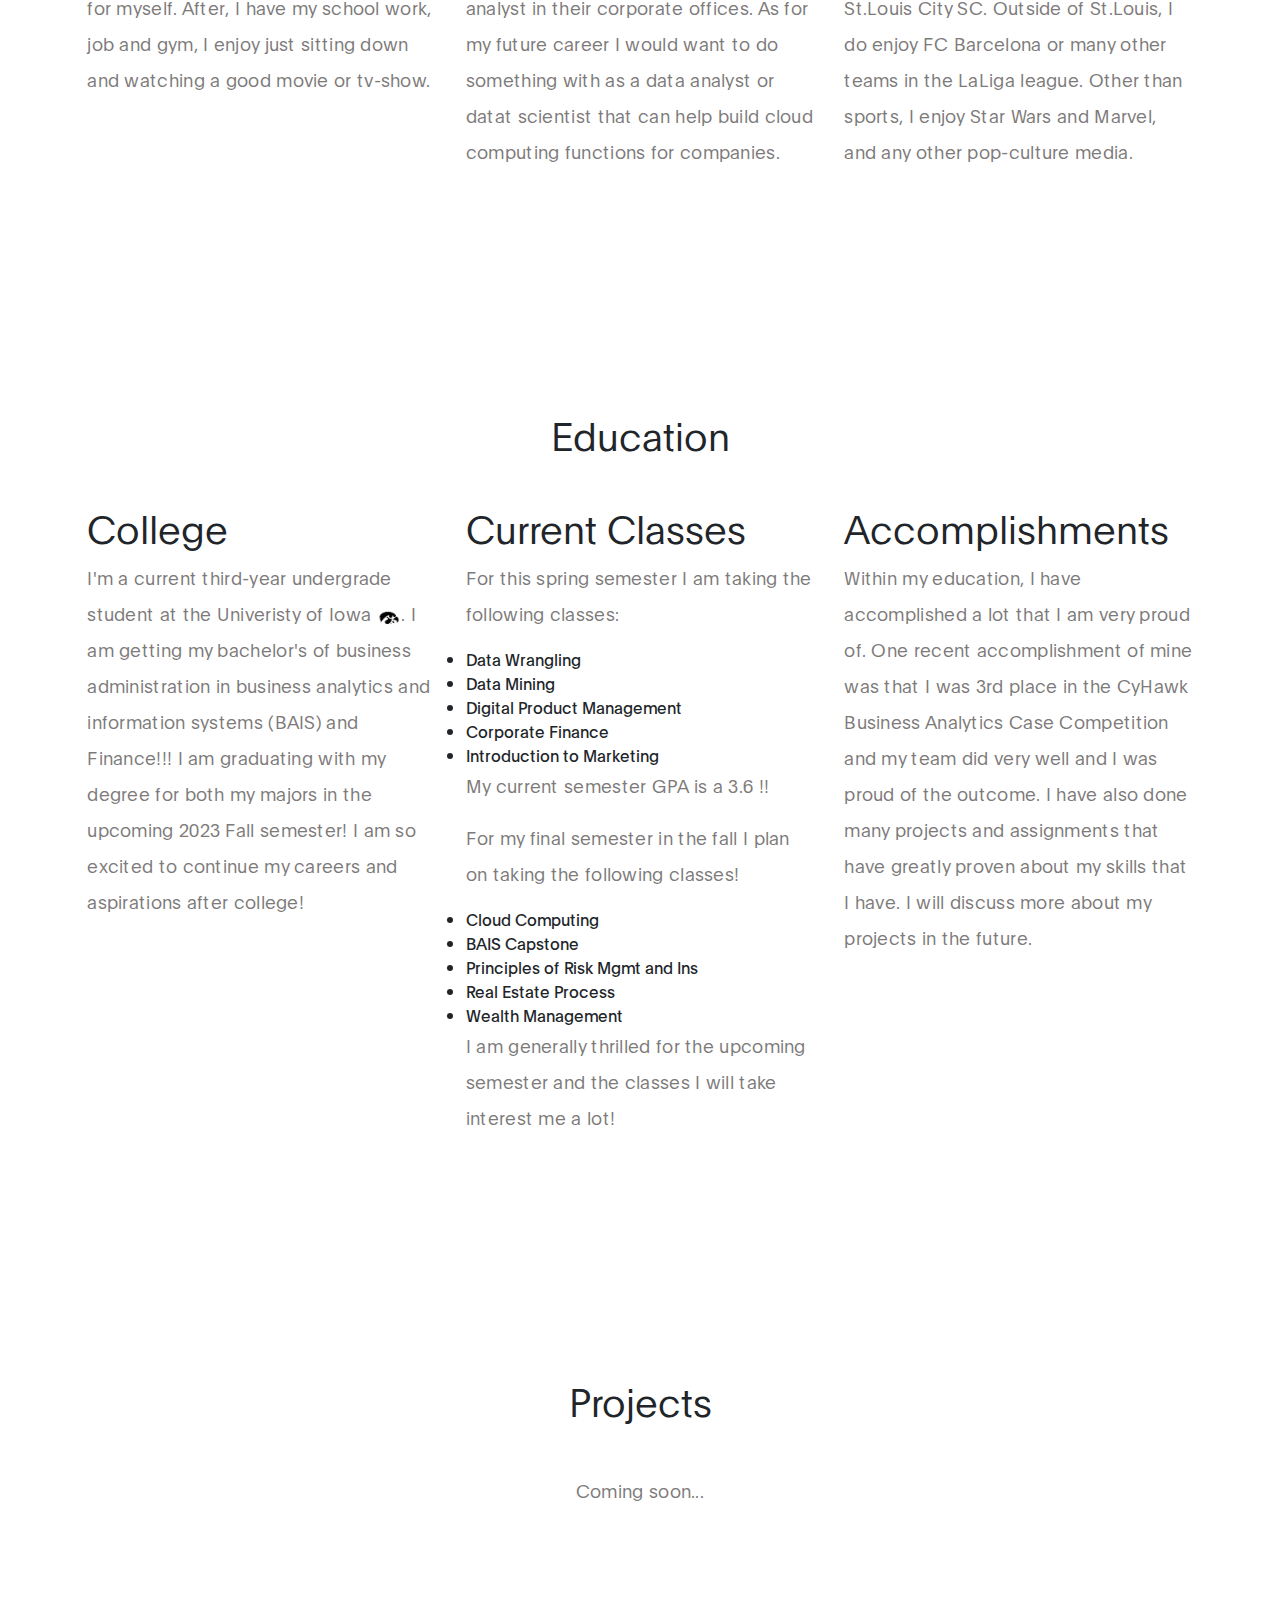
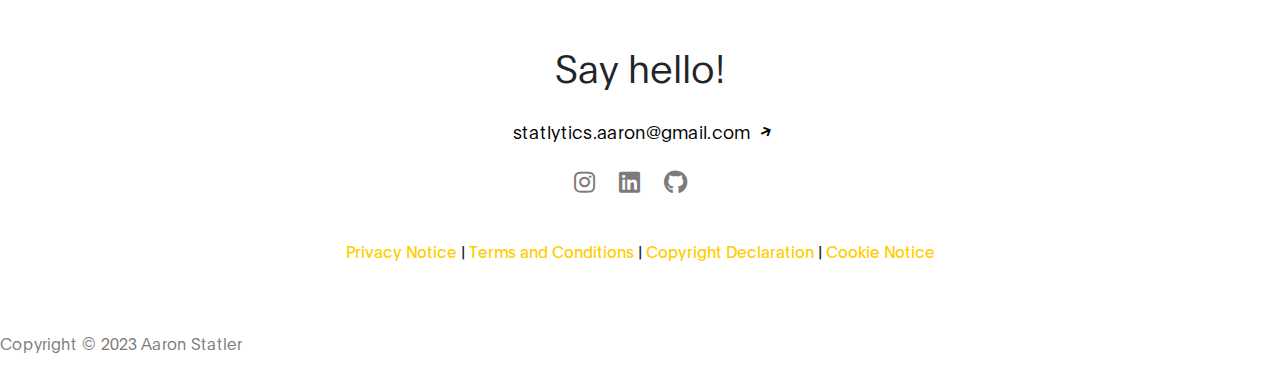
==== commit dd0907d1: "Updated headers" ====
--- a/index.html
+++ b/index.html
@@ -2,7 +2,7 @@
 <html lang="en">
 <head>
 
-     <title>Aaron's Page</title>
+     <title>Aaron's Webpage</title>
 
      <meta charset="UTF-8">
      <meta http-equiv="X-UA-Compatible" content="IE=Edge">
@@ -67,8 +67,8 @@
         </div>
     </nav>
     <div id="cookie-popup">
-    <link rel="stylesheet" href="css/cookie-popup.css" />
-        <center><p>By using this site you agree to the storing of cookies on your device to enhance site navigation and to analyze site usage using Google Analytics. Learn more about our <a href="policies/cookiepolicy.html">Cookie Policy</a>.</p></center>
+    <link rel="stylesheet" href="css/cookie-popup.css"/>
+        <p>By using this site you agree to the storing of cookies on your device to enhance site navigation and to analyze site usage using Google Analytics. Learn more about our <a href="policies/cookiepolicy.html">Cookie Policy</a>.</p>
         <p>
           <button id="accept-cookies">Accept</button>
           <button id="reject-cookies">Reject</button>
@@ -158,15 +158,15 @@
             </div>
             <div class="row about-third">
             	<div class="col-lg-4 col-md-4 col-12">
-                <h3>My hobbies</h3>
+                <h3>My Hobbies</h3>
                 <p>During my free time, I enjoy honing up my skills with coding and always trying to learn new things about each language I know. I also regulary enjoy going to the gym and continuing to acomplish my goals that I set in place for myself. After, I have my school work, job and gym, I enjoy just sitting down and watching a good movie or tv-show.   </p>
                 </div>
                 <div class="col-lg-4 col-md-4 col-12">
-                <h3>My job</h3>
+                <h3>My Job</h3>
                 <p>For my current job, I work with Raising Cane's <img src="images/canes.png" class="cane" alt="cane's" width="30"> in both the Coralville, Iowa location, as well as the Cottelville, Missouri location. I plan on pursuing management with them after college and also will try to purse a job as an analyst in their corporate offices. As for my future career I would want to do something with as a data analyst or datat scientist that can help build cloud computing functions for companies. </p>
                 </div>
                 <div class="col-lg-4 col-md-4 col-12">
-                <h3>My interests</h3>
+                <h3>My Interests</h3>
                 <p>Other than my hobbies of coding and the gym. I have interests in many different sports, mainly being baseball, hockey and soccer. My favorite teams for each of those are the St.Louis Cardinals, the St.Louis Blues and then St.Louis City SC. Outside of St.Louis, I do enjoy FC Barcelona or many other teams in the LaLiga league. Other than sports, I enjoy Star Wars and Marvel, and any other pop-culture media. </p>
                 </div>
             </div>
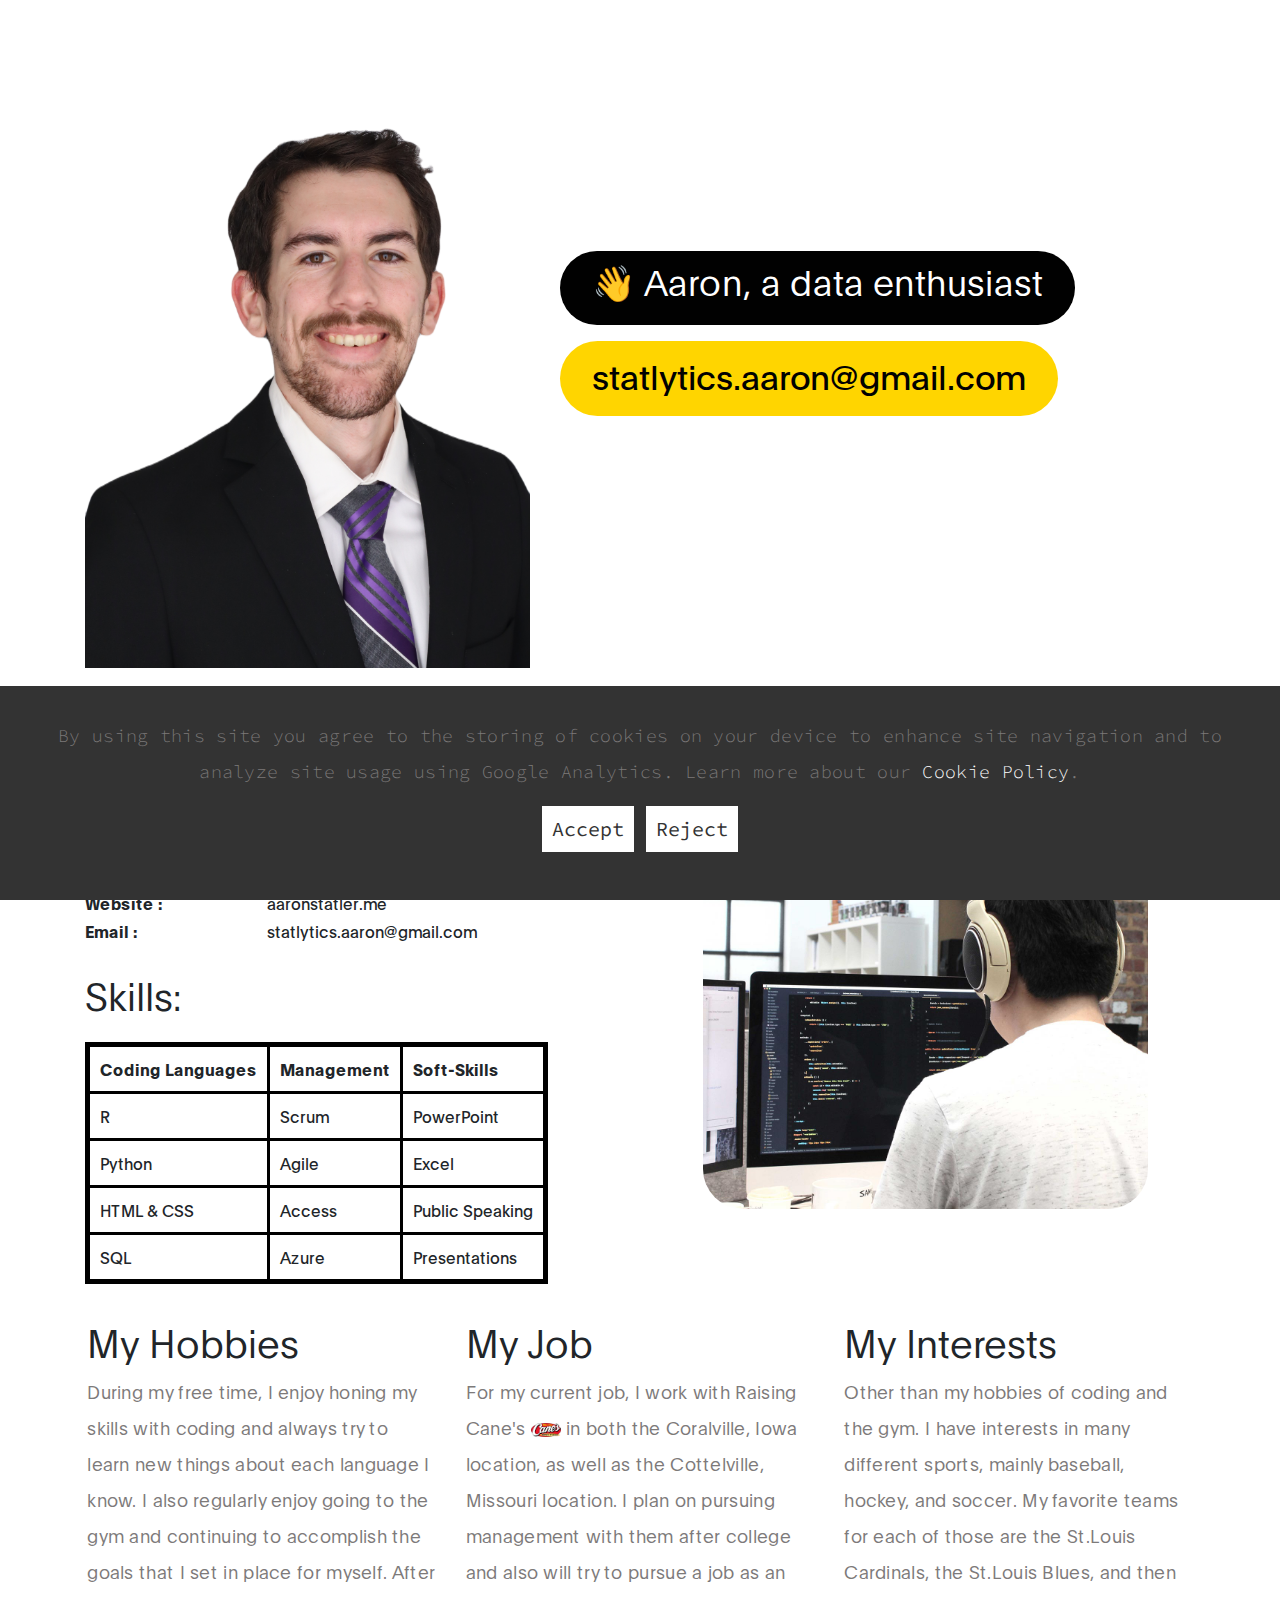
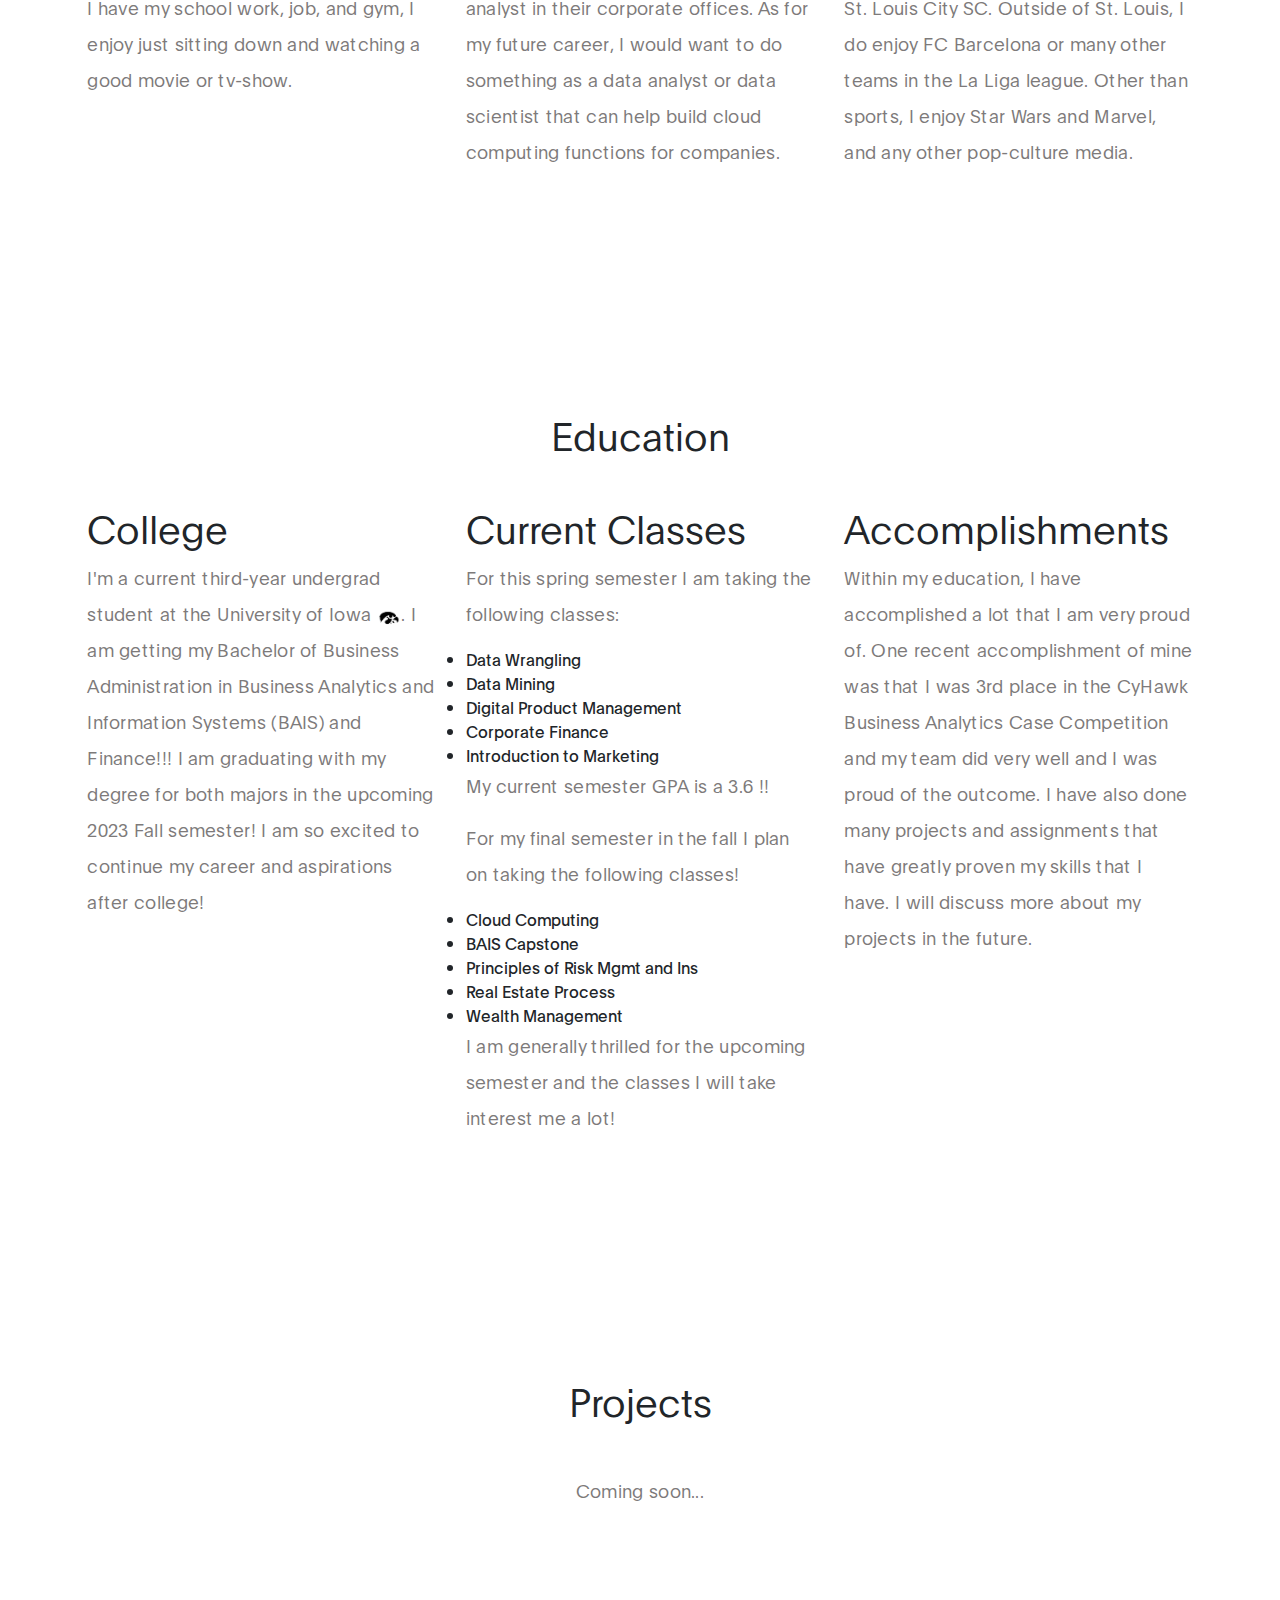
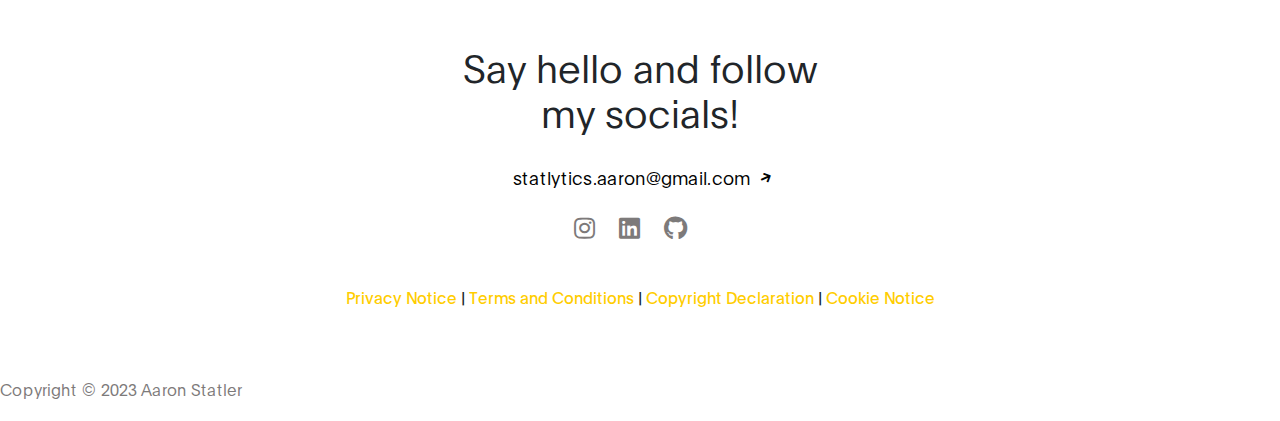
==== commit ebd4d537: "Fixed Spelling Errors" ====
--- a/index.html
+++ b/index.html
@@ -159,16 +159,13 @@
             <div class="row about-third">
             	<div class="col-lg-4 col-md-4 col-12">
                 <h3>My Hobbies</h3>
-                <p>During my free time, I enjoy honing up my skills with coding and always trying to learn new things about each language I know. I also regulary enjoy going to the gym and continuing to acomplish my goals that I set in place for myself. After, I have my school work, job and gym, I enjoy just sitting down and watching a good movie or tv-show.   </p>
-                </div>
+                <p>During my free time, I enjoy honing my skills with coding and always try to learn new things about each language I know. I also regularly enjoy going to the gym and continuing to accomplish the goals that I set in place for myself. After I have my school work, job, and gym, I enjoy just sitting down and watching a good movie or tv-show.   </p>                </div>
                 <div class="col-lg-4 col-md-4 col-12">
                 <h3>My Job</h3>
-                <p>For my current job, I work with Raising Cane's <img src="images/canes.png" class="cane" alt="cane's" width="30"> in both the Coralville, Iowa location, as well as the Cottelville, Missouri location. I plan on pursuing management with them after college and also will try to purse a job as an analyst in their corporate offices. As for my future career I would want to do something with as a data analyst or datat scientist that can help build cloud computing functions for companies. </p>
-                </div>
+                <p>For my current job, I work with Raising Cane's <img src="images/canes.png" class="cane" alt="cane's" width="30"> in both the Coralville, Iowa location, as well as the Cottelville, Missouri location. I plan on pursuing management with them after college and also will try to pursue a job as an analyst in their corporate offices. As for my future career, I would want to do something as a data analyst or data scientist that can help build cloud computing functions for companies. </p>                </div>
                 <div class="col-lg-4 col-md-4 col-12">
                 <h3>My Interests</h3>
-                <p>Other than my hobbies of coding and the gym. I have interests in many different sports, mainly being baseball, hockey and soccer. My favorite teams for each of those are the St.Louis Cardinals, the St.Louis Blues and then St.Louis City SC. Outside of St.Louis, I do enjoy FC Barcelona or many other teams in the LaLiga league. Other than sports, I enjoy Star Wars and Marvel, and any other pop-culture media. </p>
-                </div>
+                <p>Other than my hobbies of coding and the gym. I have interests in many different sports, mainly baseball, hockey, and soccer. My favorite teams for each of those are the St.Louis Cardinals, the St.Louis Blues, and then St. Louis City SC. Outside of St. Louis, I do enjoy FC Barcelona or many other teams in the La Liga league. Other than sports, I enjoy Star Wars and Marvel, and any other pop-culture media. </p>                </div>
             </div>
         </div>
     </section>
@@ -181,7 +178,7 @@
                         <div class="row about-third">
                             <div class="col-lg-4 col-md-4 col-12">
                             <h3>College</h3>
-                            <p>I'm a current third-year undergrade student at the Univeristy of Iowa <img src="images/hawkeye.png" class="uiowa" alt="uiowa" width="25">. I am getting my bachelor's of business administration in business analytics and information systems (BAIS) and Finance!!! I am graduating with my degree for both my majors in the upcoming 2023 Fall semester! I am so excited to continue my careers and aspirations after college!</p>
+                            <p>I'm a current third-year undergrad student at the University of Iowa <img src="images/hawkeye.png" class="uiowa" alt="uiowa" width="25">. I am getting my Bachelor of Business Administration in Business Analytics and Information Systems (BAIS) and Finance!!! I am graduating with my degree for both majors in the upcoming 2023 Fall semester! I am so excited to continue my career and aspirations after college!</p>
                             </div>
                             <div class="col-lg-4 col-md-4 col-12">
                             <h3>Current Classes</h3>
@@ -189,7 +186,7 @@
                             </div>
                             <div class="col-lg-4 col-md-4 col-12">
                             <h3>Accomplishments</h3>
-                            <p>Within my education, I have accomplished a lot that I am very proud of. One recent accomplishment of mine was that I was 3rd place in the CyHawk Business Analytics Case Competition and my team did very well and I was proud of the outcome. I have also done many projects and assignments that have greatly proven about my skills that I have. I will discuss more about my projects in the future.</p>
+                            <p>Within my education, I have accomplished a lot that I am very proud of. One recent accomplishment of mine was that I was 3rd place in the CyHawk Business Analytics Case Competition and my team did very well and I was proud of the outcome. I have also done many projects and assignments that have greatly proven my skills that I have. I will discuss more about my projects in the future.</p>
                             </div>
                         </div>
                     </div>
@@ -209,7 +206,7 @@
     </section>
 <center>
 <div class="mx-auto col-lg-4 col-md-6 col-12">
-<h3 class="my-4 pt-4 pt-lg-0">Say hello!</h3>
+<h3 class="my-4 pt-4 pt-lg-0">Say hello and follow my socials!</h3>
                 <p>
                     <a href="#">
                       statlytics.aaron@gmail.com
